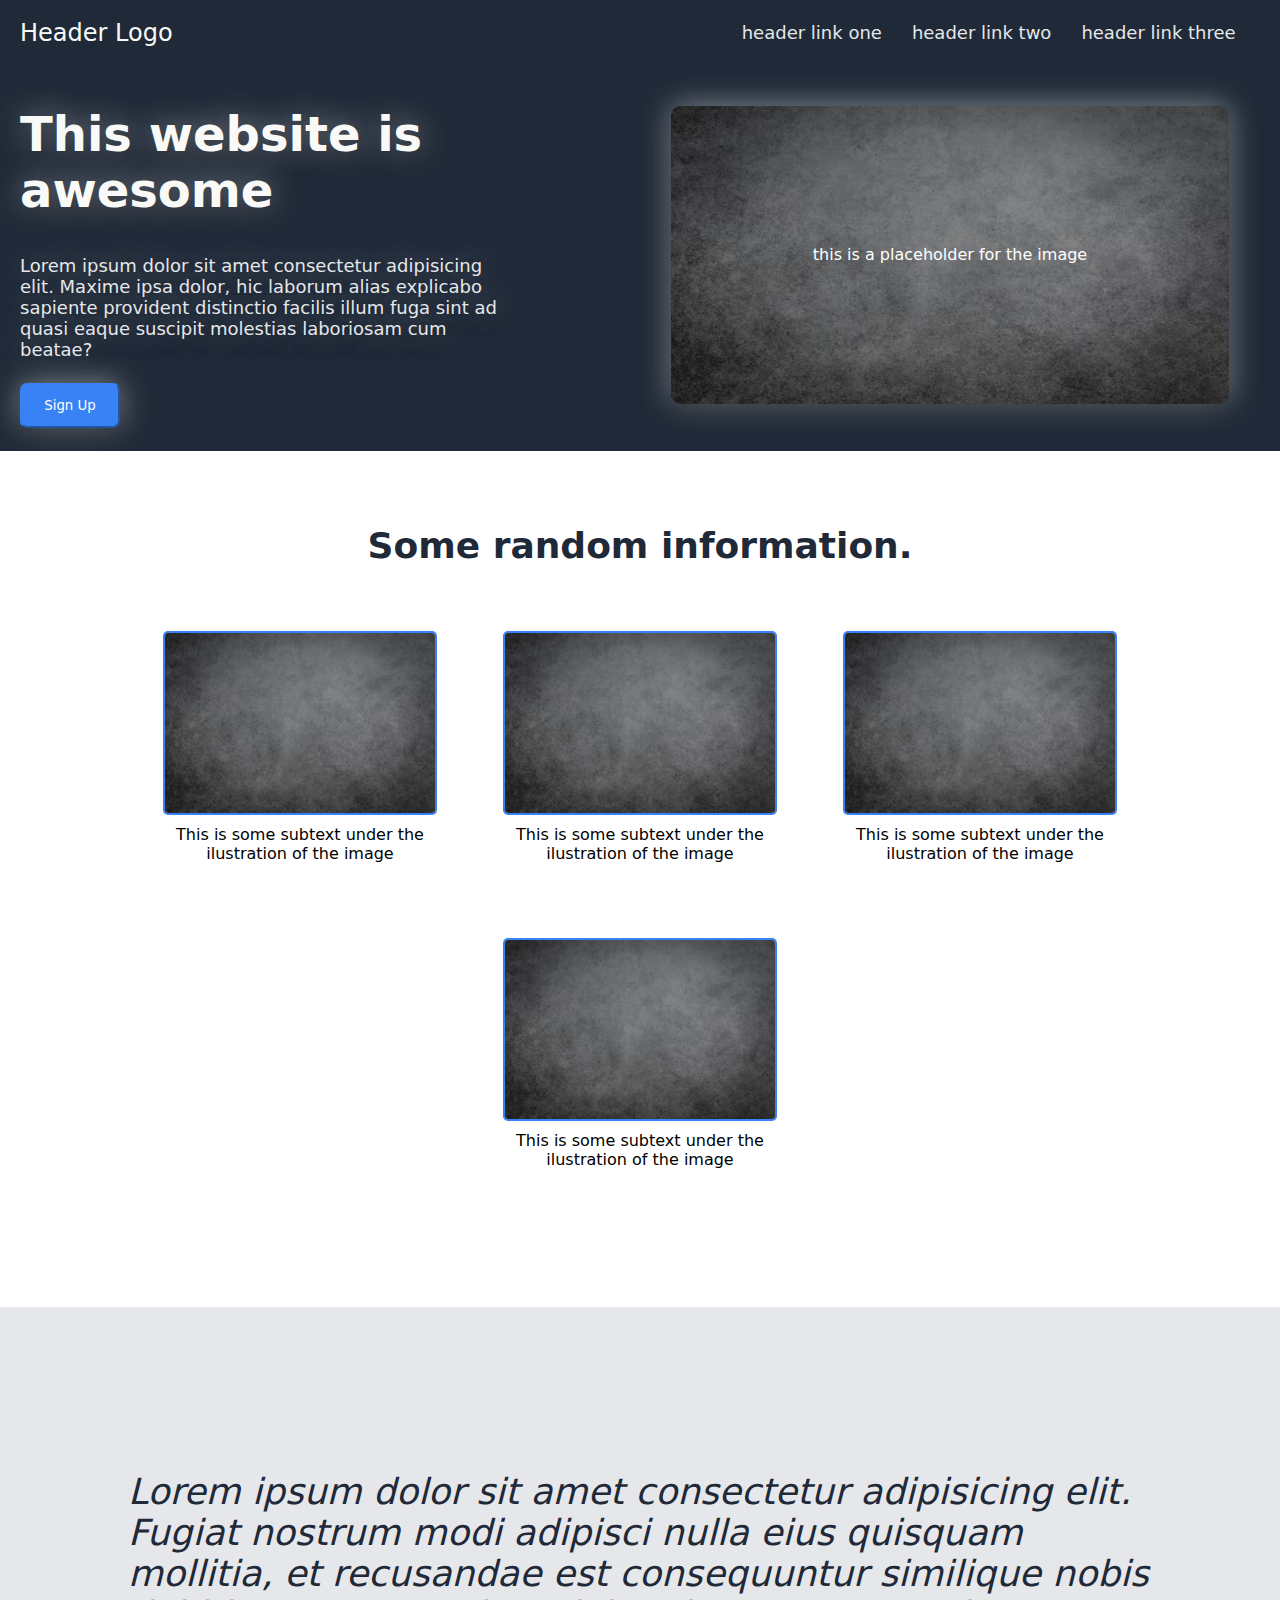
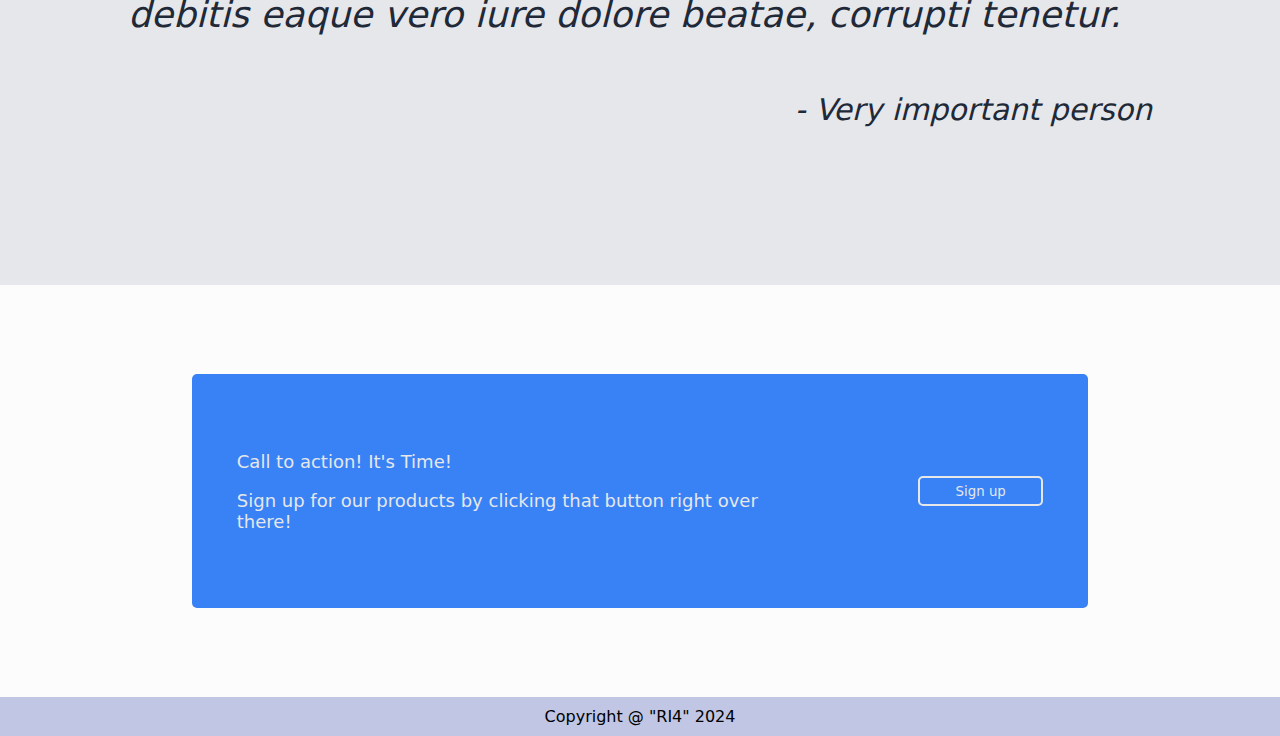
==== index.html @ cd890d5a "old styles" ====
<!DOCTYPE html>
<html lang="en">
<head>
    <meta charset="UTF-8">
    <meta name="viewport" content="width=device-width, initial-scale=1.0">
    <title>Photography page</title>
    <link rel="stylesheet"  href="oldstyles.css">
</head>
<body>
    <div class="header">
      
        <div class="logo">Header Logo</div>
        <div class="links">
        <ul>
            <li>header link one</li>
            <li>header link two</li>
            <li>header link three</li>
        </ul>
        </div>
        
    </div>

        <div class="hero">
            <div class="hero-left-side">
            <h1 class="main-text">This website is awesome</h1>
            <p class="secondary-text">Lorem ipsum dolor sit amet consectetur adipisicing elit. Maxime ipsa dolor, hic laborum alias explicabo sapiente provident distinctio facilis illum fuga sint ad quasi eaque suscipit molestias laboriosam cum beatae?
            </p>
            <button class="hero-button">Sign Up</button></div>
            
            <div class="image-container">    
            <img class="hero-img" src="./Images/a2x1y3i4.png" alt="placeholder"></img>
            <div class="hero-placeholder">this is a placeholder for the image</div>
            </div>
        </div>





    <section class="section1">
        <div class="information-header"> 
            Some random information.
        </div>
        <div class="information-center" >

            <div class="img-text">   
              <img class="center-img" src="./Images/a2x1y3i4.png" ></img>
              <div class="image-text">This is some subtext under the ilustration of the image</div>
            </div>
            
            <div class="img-text">
              <img class="center-img" src="./Images/a2x1y3i4.png" ></img>
              <div class="image-text">This is some subtext under the ilustration of the image</div>
            </div>
            

            <div class="img-text">
              <img class="center-img" src="./Images/a2x1y3i4.png" ></img>
              <div class="image-text">This is some subtext under the ilustration of the image</div>
            </div>
            
            <div class="img-text">
              <img class="center-img" src="./Images/a2x1y3i4.png" ></img>
              <div class="image-text">This is some subtext under the ilustration of the image</div>
            </div>
        </div>
    </section>
    
    <section class="section2">
        <p class="quote">Lorem ipsum dolor sit amet consectetur adipisicing elit. Fugiat nostrum modi adipisci nulla eius quisquam mollitia, et recusandae est consequuntur similique nobis debitis eaque vero iure dolore beatae, corrupti tenetur.</p>
        <p class="by-whom"> - Very important person</p>

    </section>

    
    <section class="section3">
        <div class="call-to-action">
            <div class="call-text">
            <p class="first-line">Call to action! It's Time!</p>
            <p class="secondary-text">Sign up for our products by clicking that button right over there!</p></div>
            <div ><button class="call-button">Sign up</button></div>
        </div> 
    </section>
    
    <section class="footer">Copyright @ "RI4" 2024</section>
</body>
</html>
---- oldstyles.css ----
* {
    font-family: system-ui, -apple-system, BlinkMacSystemFont, 'Segoe UI', Roboto, Oxygen, Ubuntu, Cantarell, 'Open Sans', 'Helvetica Neue', sans-serif;
    
}


body{
    display: flex;
    flex-direction: column;
    margin: 0;
    
    
}


.header {
    background-color: #1F2937;
    display: flex;
    justify-content: space-between;
    align-items: center;
   
    
    padding-top: 6px;
    flex-wrap: wrap;
}

.logo{
    color:  #F9FAF8;
    font-size: 24px;
    display: flex;
    justify-content: flex-start;
    align-items: flex-start;
    flex:1 1 auto;
    padding-left: 20px;
}

.links{
    display: flex;
    justify-content: flex-end;
    align-items: center;
    flex:1 1 auto;
    padding-right: 20px;
    
}
ul {
    display: flex;
    justify-content: center;
    align-items: center;
    gap: 30px;
    list-style: none;
    padding-right: 3%;
}

li{
    font-size: 18px;
    color: #E5E7E9;
}

.hero{
    background-color: #1F2937;
    display: flex;
    padding: 10px 20px;
    justify-content: space-between;
    align-content: center;
    flex-wrap: wrap;
    
    
}

.main-text {
    font-weight: 900;
    font-size: 48px; 
    color: #F9FAF8;
}

.secondary-text {
    font-size: 18px;
    color: #E5E7E9;
    display: flex;
    max-width: 80%;
    margin-top: 0;
    margin-right: 0;
    padding-right: 0;



}
.hero-left-side{
    
    display: flex;
    flex-direction: column;
    justify-content: space-evenly;
    align-items: flex-start;
    max-width: 50%;
    max-height: 90%;
    flex-grow: 1;
    flex-shrink: 1;
    flex-basis: 50%;
    
    text-shadow: 0 10px 20px rgba(0, 0, 0, 0.3), 0 0 30px rgba(255, 255, 255, 0.5);

}

.image-container{
    display: flex;
    align-items: center;
    justify-content: center; 
    flex-grow: 1;
    flex-shrink: 1;
    flex-basis: 200px;
    
}
.hero-img{
    display: flex;
    max-width: 90%;
    max-height: 80%;
    flex: 1 1 auto;
    border-radius: 10px;
    box-shadow: 0 10px 20px rgba(0, 0, 0, 0.3), 0 0 30px rgba(255, 255, 255, 0.5);
    position: relative;
}

.hero-placeholder {
    position: absolute;
    display: flex;
    justify-content: center;
    align-items: center;
    text-shadow: 0 10px 20px rgba(0, 0, 0, 0.3), 0 0 30px rgba(255, 255, 255, 0.5);
    margin-left: 40px;
    margin-right: 40px;
    padding-left: 5px;
    padding-right: 5px;
    color: white;
}
    


.hero-button {
    background-color: #3882f6;
    color: white;
    border-color: #3882f6;
    border-radius: 7px;
    display: flex;
    justify-content: center;
    align-items: center;
    font-family:  system-ui, -apple-system, BlinkMacSystemFont, 'Segoe UI', Roboto, Oxygen, Ubuntu, Cantarell, 'Open Sans', 'Helvetica Neue', sans-serif ;
    margin-bottom: 8px;
    box-shadow: 0 10px 20px rgba(0, 0, 0, 0.3), 0 0 30px rgba(255, 255, 255, 0.5);
    height: 45px;
    width: 100px;
    
}


.section1 {
    background-color: rgb(255, 255, 255);
    display: flex;
    flex-direction: column;
    justify-content: space-evenly;
    align-items: center;
    padding-top: 5%;
    padding-bottom: 10%;
    padding-right: 10px;    
    padding-left: 10px;
    
    
}

.information-header {
    display: flex;
    align-items: center;
    justify-content: center;
    gap: 5px;
    margin-bottom: 30px;
    margin-top: 10px;
    margin-right: 10px;
    margin-left: 10px;
    font-size: 36px;
    font-weight: 900;
    color: #1F2937;
    text-align: center;
}

.information-center {
    display: flex;
    flex-direction: row;
    justify-content: center;
    align-items: center;
    flex-wrap: wrap;
    gap: 70px;
    padding-top: 30px;
    padding-bottom: 10px;
}

.img-text {
    text-align: center;
    
    display: flex;
    flex-direction: column;
    justify-content: center;
    align-items: center;
    max-width: 270px;
    

}

.center-img{
    
    gap: 5px;
    max-width: 270px;
    margin: 5px;
    border-radius: 5px;
    border: 2px solid #3882f6;
}
.image-text {
    margin-top: 5px;
}
.section2 {
    background-color: #E5E7EB;
    padding: 10% 10%;
    
}

.quote {
    padding-bottom: 2%;
    font-size: 36px;
    font-style: italic;
    font-weight: lighter;
    color: #1F2937;
    
}

.by-whom {
    text-align: end;
    font-size: 30px;
    font-style: italic;
    
    color: #1F2937;
}
.section3 {
    background-color: rgb(252, 252, 252);
    display: flex;
    justify-content: space-evenly;
    align-items: center;
    padding: 7% 15%;
}

.call-to-action{
    background-color: #3882f6;
    flex: 1 ;
    display: flex;
    justify-content: space-between;
    align-items: center;
    
    border-radius: 5px;
    max-height: min-content;
    padding: 2% 5%;
    flex-wrap: wrap;
    
}

.first-line,
.secondary-text {
    color: #E5E7E9;
    font-size: large;
}

.call-text {
    display: flex;
    flex-direction: column;
    justify-content: end;
    align-items: start;
    flex: 1;
    padding: 5% 0% 5% 0%
    
}


.call-button {
    color: #E5E7E9;
    background-color: #3882f6;
    border-radius: 5px;
    border: 2px solid #E5E7E9;
    min-width: max-content;
    margin-right: 5%;    
    width: 125px;
    height: 30px; 
    
}

.footer {
    background-color: rgba(26, 49, 153, 0.274);
    padding: 10px 15px;
    text-align: center;
}
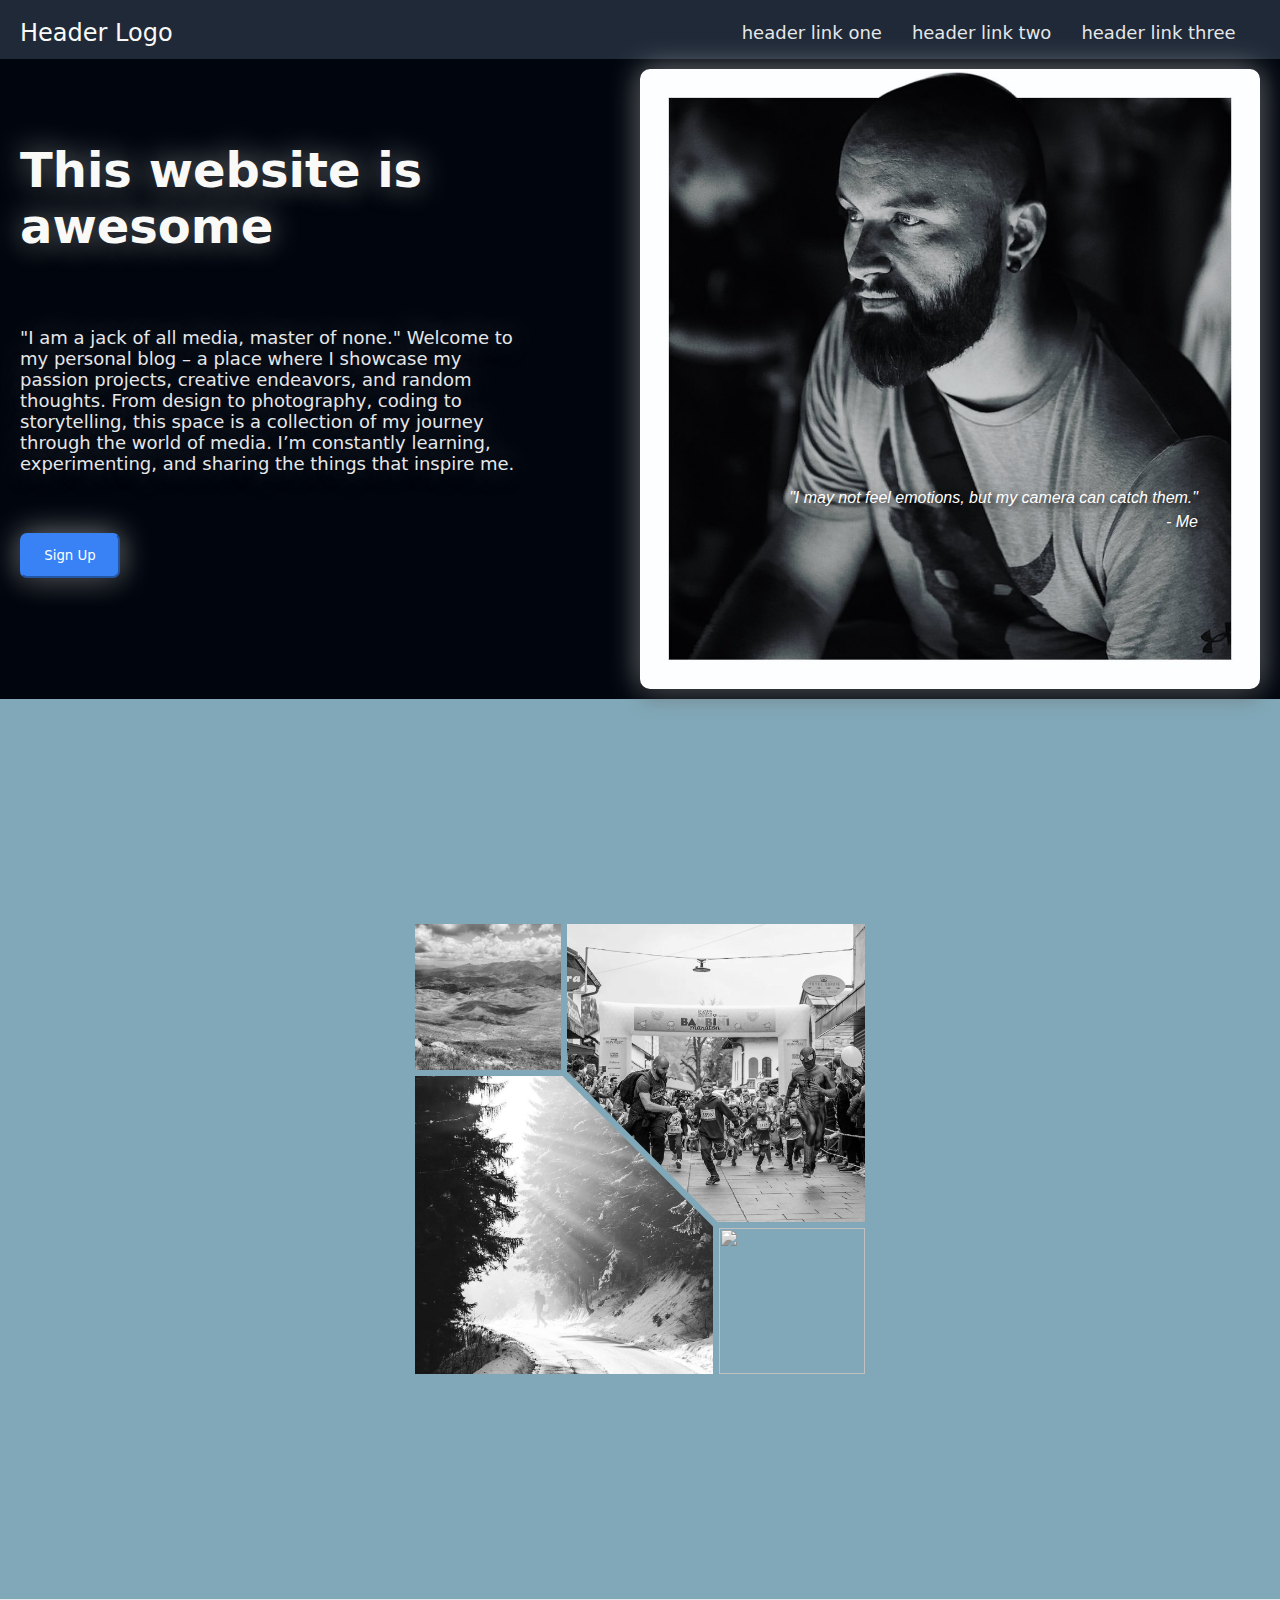
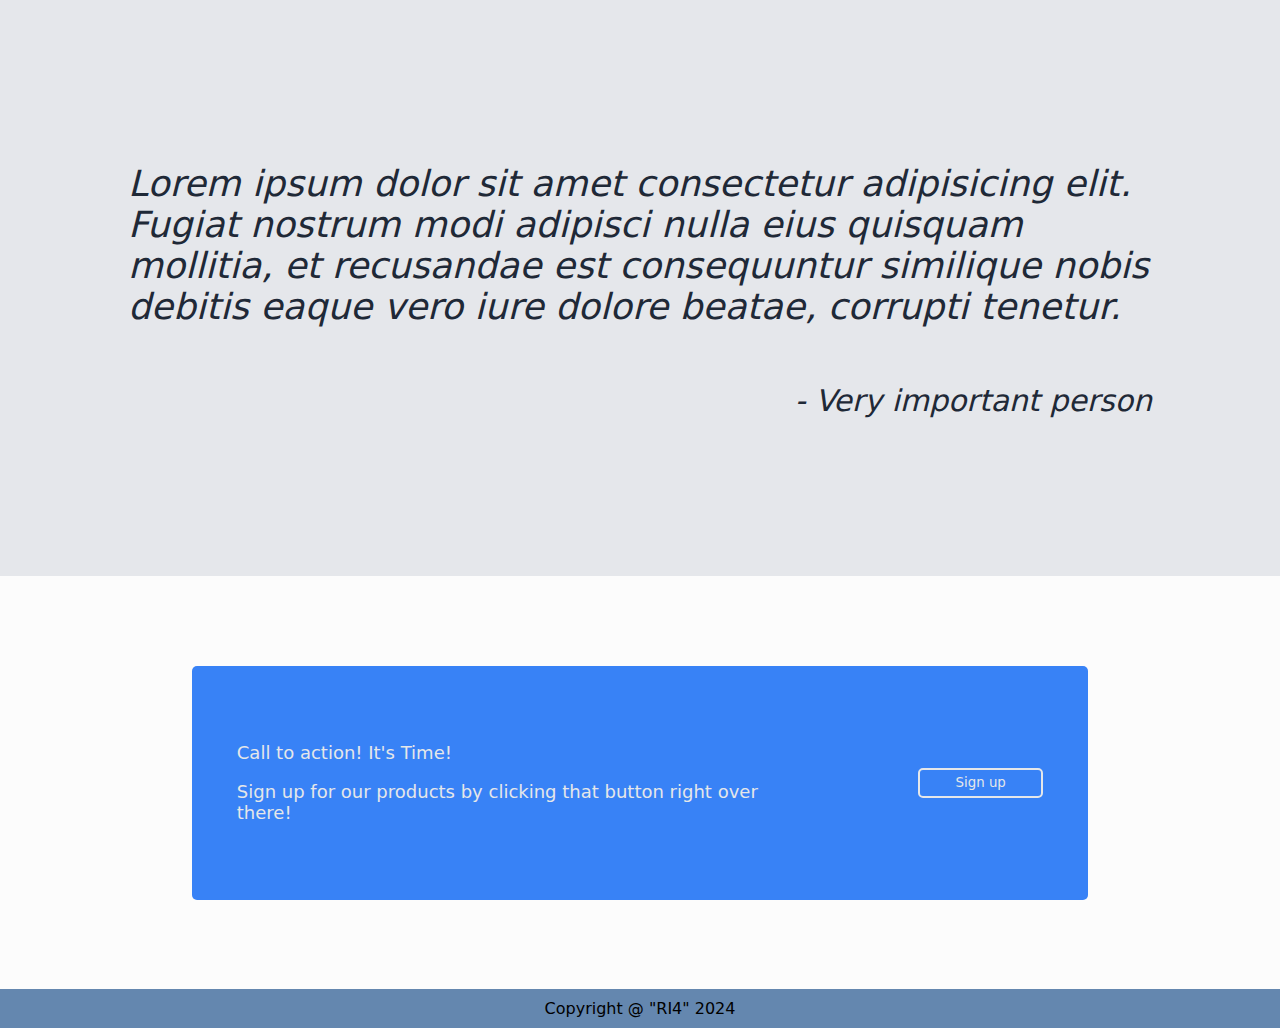
==== commit 288eff01: "skoro 12 sati" ====
--- a/index.html
+++ b/index.html
@@ -5,6 +5,9 @@
     <meta name="viewport" content="width=device-width, initial-scale=1.0">
     <title>Photography page</title>
     <link rel="stylesheet"  href="oldstyles.css">
+    <script src="first.js"></script>
+    <script src="https://code.jquery.com/jquery-3.6.0.min.js"></script>
+
 </head>
 <body>
     <div class="header">
@@ -23,13 +26,15 @@
         <div class="hero">
             <div class="hero-left-side">
             <h1 class="main-text">This website is awesome</h1>
-            <p class="secondary-text">Lorem ipsum dolor sit amet consectetur adipisicing elit. Maxime ipsa dolor, hic laborum alias explicabo sapiente provident distinctio facilis illum fuga sint ad quasi eaque suscipit molestias laboriosam cum beatae?
+            <p class="secondary-text">"I am a jack of all media, master of none."
+                Welcome to my personal blog – a place where I showcase my passion projects, creative endeavors, and random thoughts. From design to photography, coding to storytelling, this space is a collection of my journey through the world of media. I’m constantly learning, experimenting, and sharing the things that inspire me.
             </p>
             <button class="hero-button">Sign Up</button></div>
             
             <div class="image-container">    
-            <img class="hero-img" src="./Images/a2x1y3i4.png" alt="placeholder"></img>
-            <div class="hero-placeholder">this is a placeholder for the image</div>
+            <img class="hero-img" src="./Ilia-images/361657119_18371458525016650_6923690603240858993_n.jpg" alt="placeholder"></img>
+            <div class="hero-placeholder">"I may not feel emotions, but my camera can catch them."<br>
+            - Me</div>
             </div>
         </div>
 
@@ -38,32 +43,27 @@
 
 
     <section class="section1">
-        <div class="information-header"> 
-            Some random information.
-        </div>
-        <div class="information-center" >
-
-            <div class="img-text">   
-              <img class="center-img" src="./Images/a2x1y3i4.png" ></img>
-              <div class="image-text">This is some subtext under the ilustration of the image</div>
+        
+      <!DOCTYPE html>
+      <html lang="en">
+      <head>
+          <meta charset="UTF-8">
+          <meta name="viewport" content="width=device-width, initial-scale=1.0">
+          <title>Document</title>
+          <script src="https://code.jquery.com/jquery-3.6.0.min.js"></script>
+          <link rel="stylesheet"  href="gallery.css">
+      </head>
+      <body>
+          <div class="gallery">
+              <img src="./Ilia-images/103496917_268943591060926_4850232009463473747_n.jpg" alt="Two hands creating a heart and showing the sun">
+              <img src="./Ilia-images/311594153_646462430443850_1273557008007525951_n.jpeg" alt="The mountain">
+              <img src="./Ilia-images/29716727_214934465942362_6312583880431894528_n.jpg" alt="a river">
+              <img src="./Ilia-images/241330561_254491476534057_7583972382281235211_n.jpg alt="a women with a camera">
             </div>
-            
-            <div class="img-text">
-              <img class="center-img" src="./Images/a2x1y3i4.png" ></img>
-              <div class="image-text">This is some subtext under the ilustration of the image</div>
-            </div>
-            
-
-            <div class="img-text">
-              <img class="center-img" src="./Images/a2x1y3i4.png" ></img>
-              <div class="image-text">This is some subtext under the ilustration of the image</div>
-            </div>
-            
-            <div class="img-text">
-              <img class="center-img" src="./Images/a2x1y3i4.png" ></img>
-              <div class="image-text">This is some subtext under the ilustration of the image</div>
-            </div>
-        </div>
+      
+      </body>
+      </html>
+        
     </section>
     
     <section class="section2">
--- a/oldstyles.css
+++ b/oldstyles.css
@@ -57,7 +57,7 @@
 }
 
 .hero{
-    background-color: #1F2937;
+    background-color: #01060e;
     display: flex;
     padding: 10px 20px;
     justify-content: space-between;
@@ -76,7 +76,7 @@
 .secondary-text {
     font-size: 18px;
     color: #E5E7E9;
-    display: flex;
+    
     max-width: 80%;
     margin-top: 0;
     margin-right: 0;
@@ -91,7 +91,7 @@
     flex-direction: column;
     justify-content: space-evenly;
     align-items: flex-start;
-    max-width: 50%;
+    max-width: 100%;
     max-height: 90%;
     flex-grow: 1;
     flex-shrink: 1;
@@ -102,18 +102,37 @@
 }
 
 .image-container{
+    
     display: flex;
     align-items: center;
     justify-content: center; 
     flex-grow: 1;
     flex-shrink: 1;
-    flex-basis: 200px;
-    
-}
+    flex-basis: 50%;
+    transition: opacity 0.5s ease, visibility 0.5s ease; 
+    opacity: 1;
+    visibility: visible;
+    position: relative;
+    
+}
+/* Hide element when the screen width is below 768px */
+@media (max-width: 568px) {
+    .image-container{
+      display: none;
+      opacity: 0;
+      visibility: hidden;
+    }
+}
+
+
+
+
+
 .hero-img{
-    display: flex;
-    max-width: 90%;
-    max-height: 80%;
+    position: relative;
+    display: flex;
+    max-width: 100%;
+    max-height: 100%;
     flex: 1 1 auto;
     border-radius: 10px;
     box-shadow: 0 10px 20px rgba(0, 0, 0, 0.3), 0 0 30px rgba(255, 255, 255, 0.5);
@@ -126,11 +145,17 @@
     justify-content: center;
     align-items: center;
     text-shadow: 0 10px 20px rgba(0, 0, 0, 0.3), 0 0 30px rgba(255, 255, 255, 0.5);
-    margin-left: 40px;
-    margin-right: 40px;
-    padding-left: 5px;
-    padding-right: 5px;
+    text-align: right;
     color: white;
+    right: 10%;
+    bottom: 25%;
+    font-family: 'Roboto', sans-serif;
+    font-weight: bold;
+     /* Default font size */
+    text-shadow: 3px 3px 6px rgba(0, 0, 0, 0.8);
+    font-style: italic;
+    font-weight: lighter;
+    line-height: 1.5;
 }
     
 
@@ -151,70 +176,42 @@
     
 }
 
-
+.gallery {
+   --g: 6px; /* the gap */
+   
+   display: grid;
+   width: 450px; /* the size */
+   aspect-ratio: 1;
+   grid: auto-flow 1fr/repeat(3,1fr);
+   gap: var(--g);
+ }
+ .gallery img {
+   width: 100%;
+   height: 100%;
+   object-fit: cover;
+   filter: grayscale();
+   cursor: pointer;
+   transition: .5s
+ }
+ .gallery img:hover {
+   filter: grayscale(0);
+ }
+ .gallery img:nth-child(2) {
+   grid-area: 1/2/span 2/span 2;
+   clip-path: polygon(0 0,100% 0,100% 100%,calc(50% + var(--g)/4) 100%,0 calc(50% - var(--g)/4))
+ }
+ .gallery img:nth-child(3) {
+   grid-area: 2/1/span 2/span 2;
+   clip-path: polygon(0 0,calc(50% - var(--g)/4) 0,100% calc(50% + var(--g)/4),100% 100%,0 100%);
+ }
+ 
 .section1 {
-    background-color: rgb(255, 255, 255);
-    display: flex;
-    flex-direction: column;
-    justify-content: space-evenly;
-    align-items: center;
-    padding-top: 5%;
-    padding-bottom: 10%;
-    padding-right: 10px;    
-    padding-left: 10px;
-    
-    
-}
-
-.information-header {
-    display: flex;
-    align-items: center;
-    justify-content: center;
-    gap: 5px;
-    margin-bottom: 30px;
-    margin-top: 10px;
-    margin-right: 10px;
-    margin-left: 10px;
-    font-size: 36px;
-    font-weight: 900;
-    color: #1F2937;
-    text-align: center;
-}
-
-.information-center {
-    display: flex;
-    flex-direction: row;
-    justify-content: center;
-    align-items: center;
-    flex-wrap: wrap;
-    gap: 70px;
-    padding-top: 30px;
-    padding-bottom: 10px;
-}
-
-.img-text {
-    text-align: center;
-    
-    display: flex;
-    flex-direction: column;
-    justify-content: center;
-    align-items: center;
-    max-width: 270px;
-    
-
-}
-
-.center-img{
-    
-    gap: 5px;
-    max-width: 270px;
-    margin: 5px;
-    border-radius: 5px;
-    border: 2px solid #3882f6;
-}
-.image-text {
-    margin-top: 5px;
-}
+   margin: 0;
+   min-height: 100vh;
+   display: grid;
+   place-content: center;
+   background: #81A8B8;
+ }
 .section2 {
     background-color: #E5E7EB;
     padding: 10% 10%;
--- a/gallery.css
+++ b/gallery.css
@@ -0,0 +1,36 @@
+.gallery {
+    --g: 6px; /* the gap */
+    
+    display: grid;
+    width: 450px; /* the size */
+    aspect-ratio: 1;
+    grid: auto-flow 1fr/repeat(3,1fr);
+    gap: var(--g);
+  }
+  .gallery img {
+    width: 100%;
+    height: 100%;
+    object-fit: cover;
+    filter: grayscale();
+    cursor: pointer;
+    transition: .5s
+  }
+  .gallery img:hover {
+    filter: grayscale(0);
+  }
+  .gallery img:nth-child(2) {
+    grid-area: 1/2/span 2/span 2;
+    clip-path: polygon(0 0,100% 0,100% 100%,calc(50% + var(--g)/4) 100%,0 calc(50% - var(--g)/4))
+  }
+  .gallery img:nth-child(3) {
+    grid-area: 2/1/span 2/span 2;
+    clip-path: polygon(0 0,calc(50% - var(--g)/4) 0,100% calc(50% + var(--g)/4),100% 100%,0 100%);
+  }
+  
+  body {
+    margin: 0;
+    min-height: 100vh;
+    display: grid;
+    place-content: center;
+    background: #81A8B8;
+  }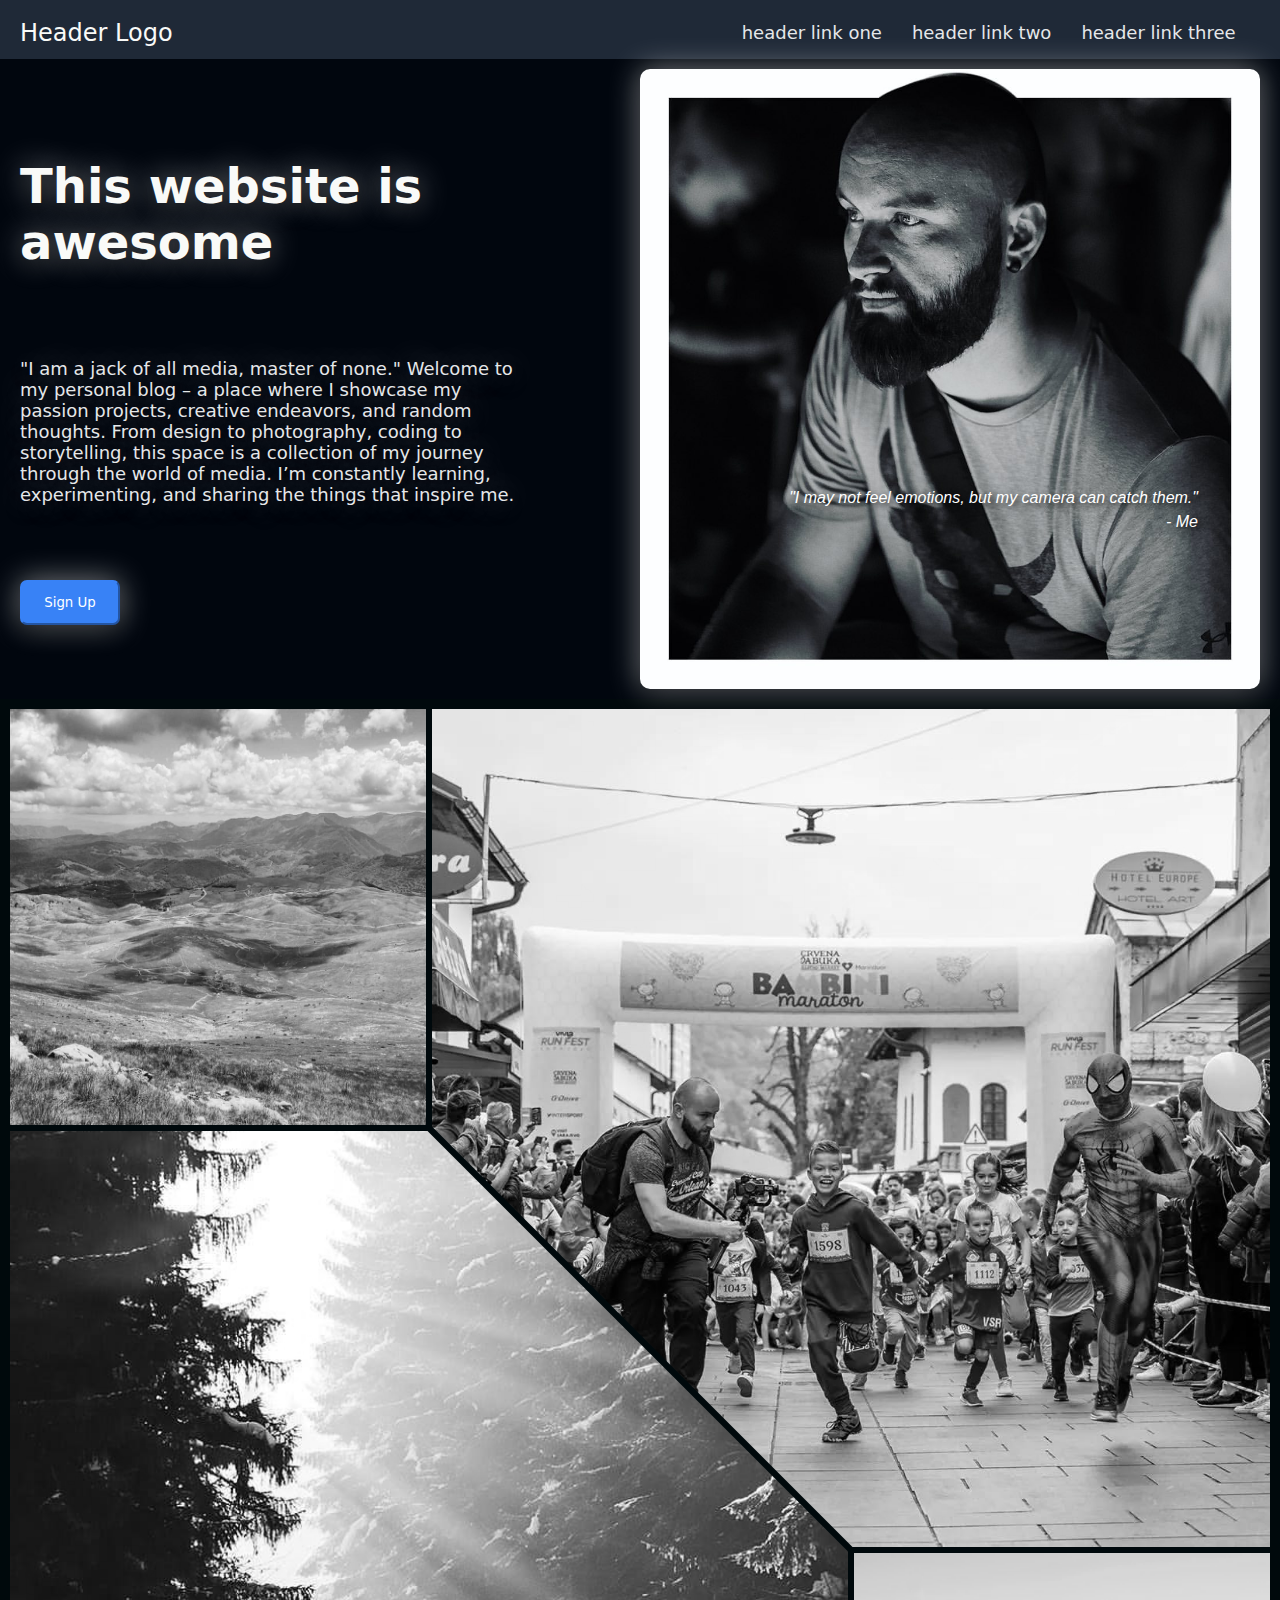
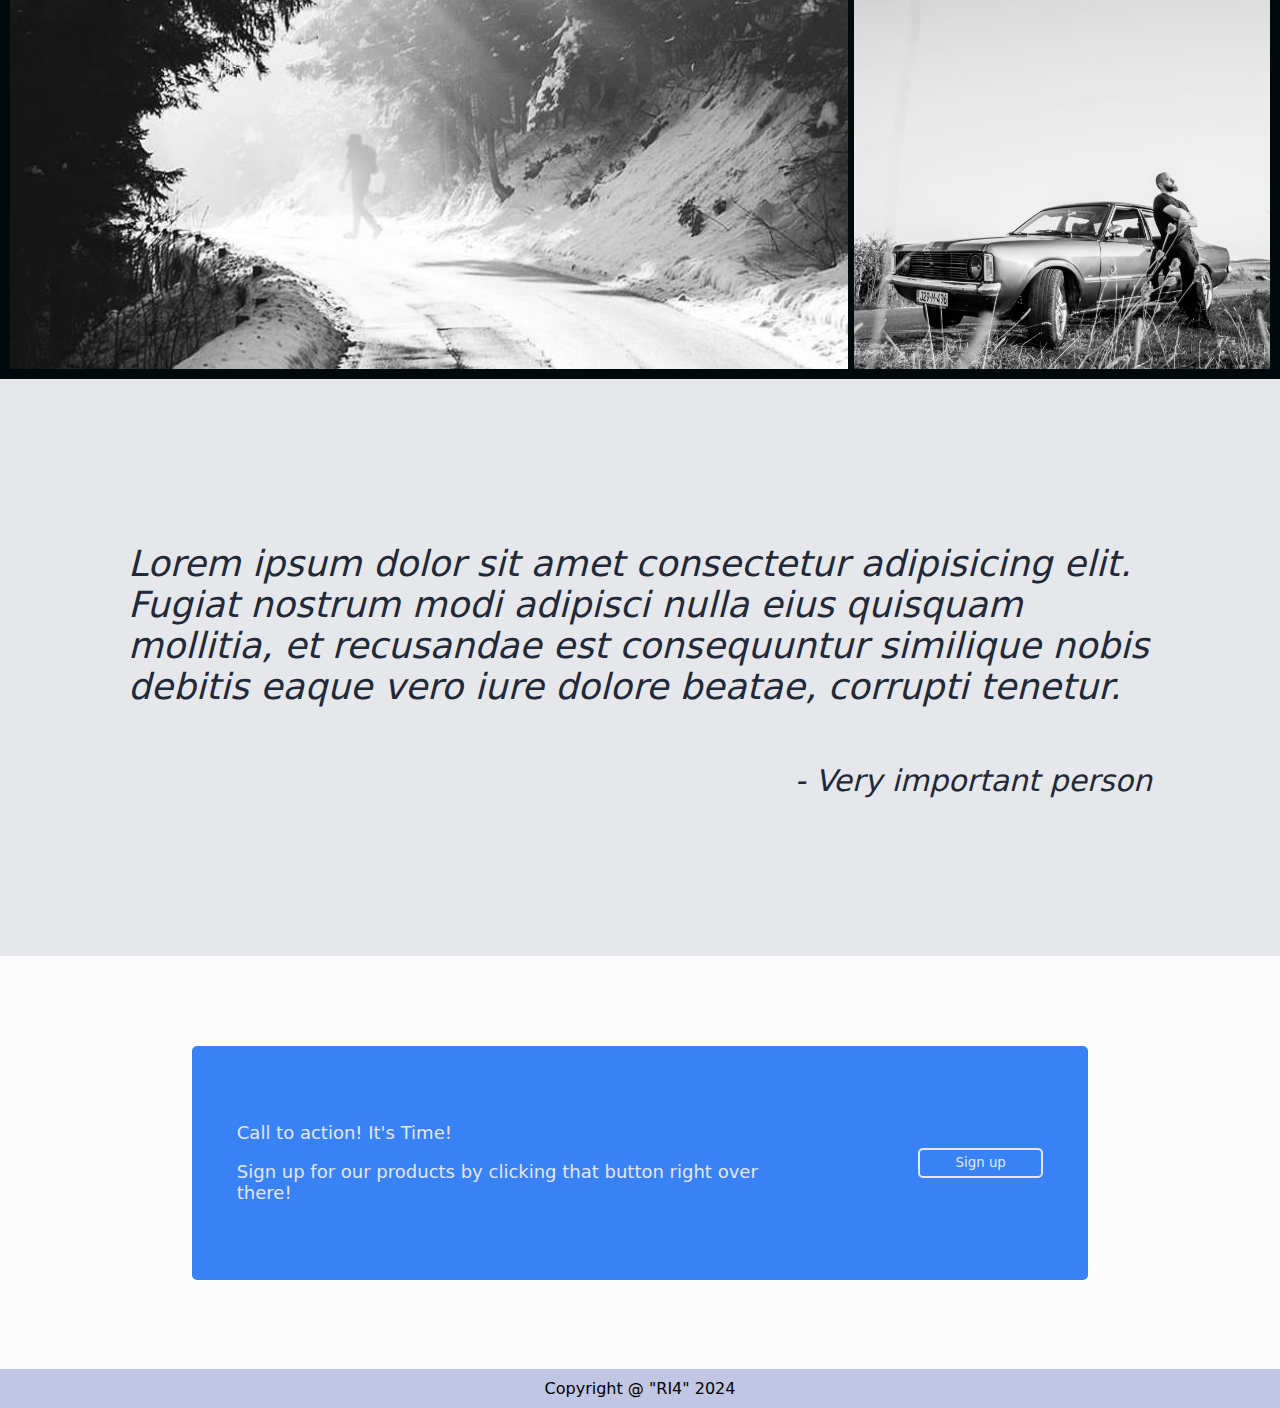
==== commit 655cd4c0: "neka galerija" ====
--- a/index.html
+++ b/index.html
@@ -44,25 +44,15 @@
 
     <section class="section1">
         
-      <!DOCTYPE html>
-      <html lang="en">
-      <head>
-          <meta charset="UTF-8">
-          <meta name="viewport" content="width=device-width, initial-scale=1.0">
-          <title>Document</title>
-          <script src="https://code.jquery.com/jquery-3.6.0.min.js"></script>
-          <link rel="stylesheet"  href="gallery.css">
-      </head>
-      <body>
+      
           <div class="gallery">
               <img src="./Ilia-images/103496917_268943591060926_4850232009463473747_n.jpg" alt="Two hands creating a heart and showing the sun">
               <img src="./Ilia-images/311594153_646462430443850_1273557008007525951_n.jpeg" alt="The mountain">
               <img src="./Ilia-images/29716727_214934465942362_6312583880431894528_n.jpg" alt="a river">
-              <img src="./Ilia-images/241330561_254491476534057_7583972382281235211_n.jpg alt="a women with a camera">
+              <img src="./Ilia-images/241330561_254491476534057_7583972382281235211_n.jpg" alt="a women with a camera">
             </div>
       
-      </body>
-      </html>
+   
         
     </section>
     
--- a/oldstyles.css
+++ b/oldstyles.css
@@ -180,10 +180,13 @@
    --g: 6px; /* the gap */
    
    display: grid;
-   width: 450px; /* the size */
+   
    aspect-ratio: 1;
    grid: auto-flow 1fr/repeat(3,1fr);
    gap: var(--g);
+ }
+ .gallery :hover{
+   box-shadow: 0 10px 20px rgba(0, 0, 0, 0.3), 0 0 30px rgba(255, 255, 255, 0.5);
  }
  .gallery img {
    width: 100%;
@@ -195,11 +198,14 @@
  }
  .gallery img:hover {
    filter: grayscale(0);
+   
+
  }
  .gallery img:nth-child(2) {
    grid-area: 1/2/span 2/span 2;
    clip-path: polygon(0 0,100% 0,100% 100%,calc(50% + var(--g)/4) 100%,0 calc(50% - var(--g)/4))
- }
+   
+}
  .gallery img:nth-child(3) {
    grid-area: 2/1/span 2/span 2;
    clip-path: polygon(0 0,calc(50% - var(--g)/4) 0,100% calc(50% + var(--g)/4),100% 100%,0 100%);
@@ -207,10 +213,10 @@
  
 .section1 {
    margin: 0;
-   min-height: 100vh;
+   padding: 10px;;
    display: grid;
    place-content: center;
-   background: #81A8B8;
+   background: #00090c;
  }
 .section2 {
     background-color: #E5E7EB;
